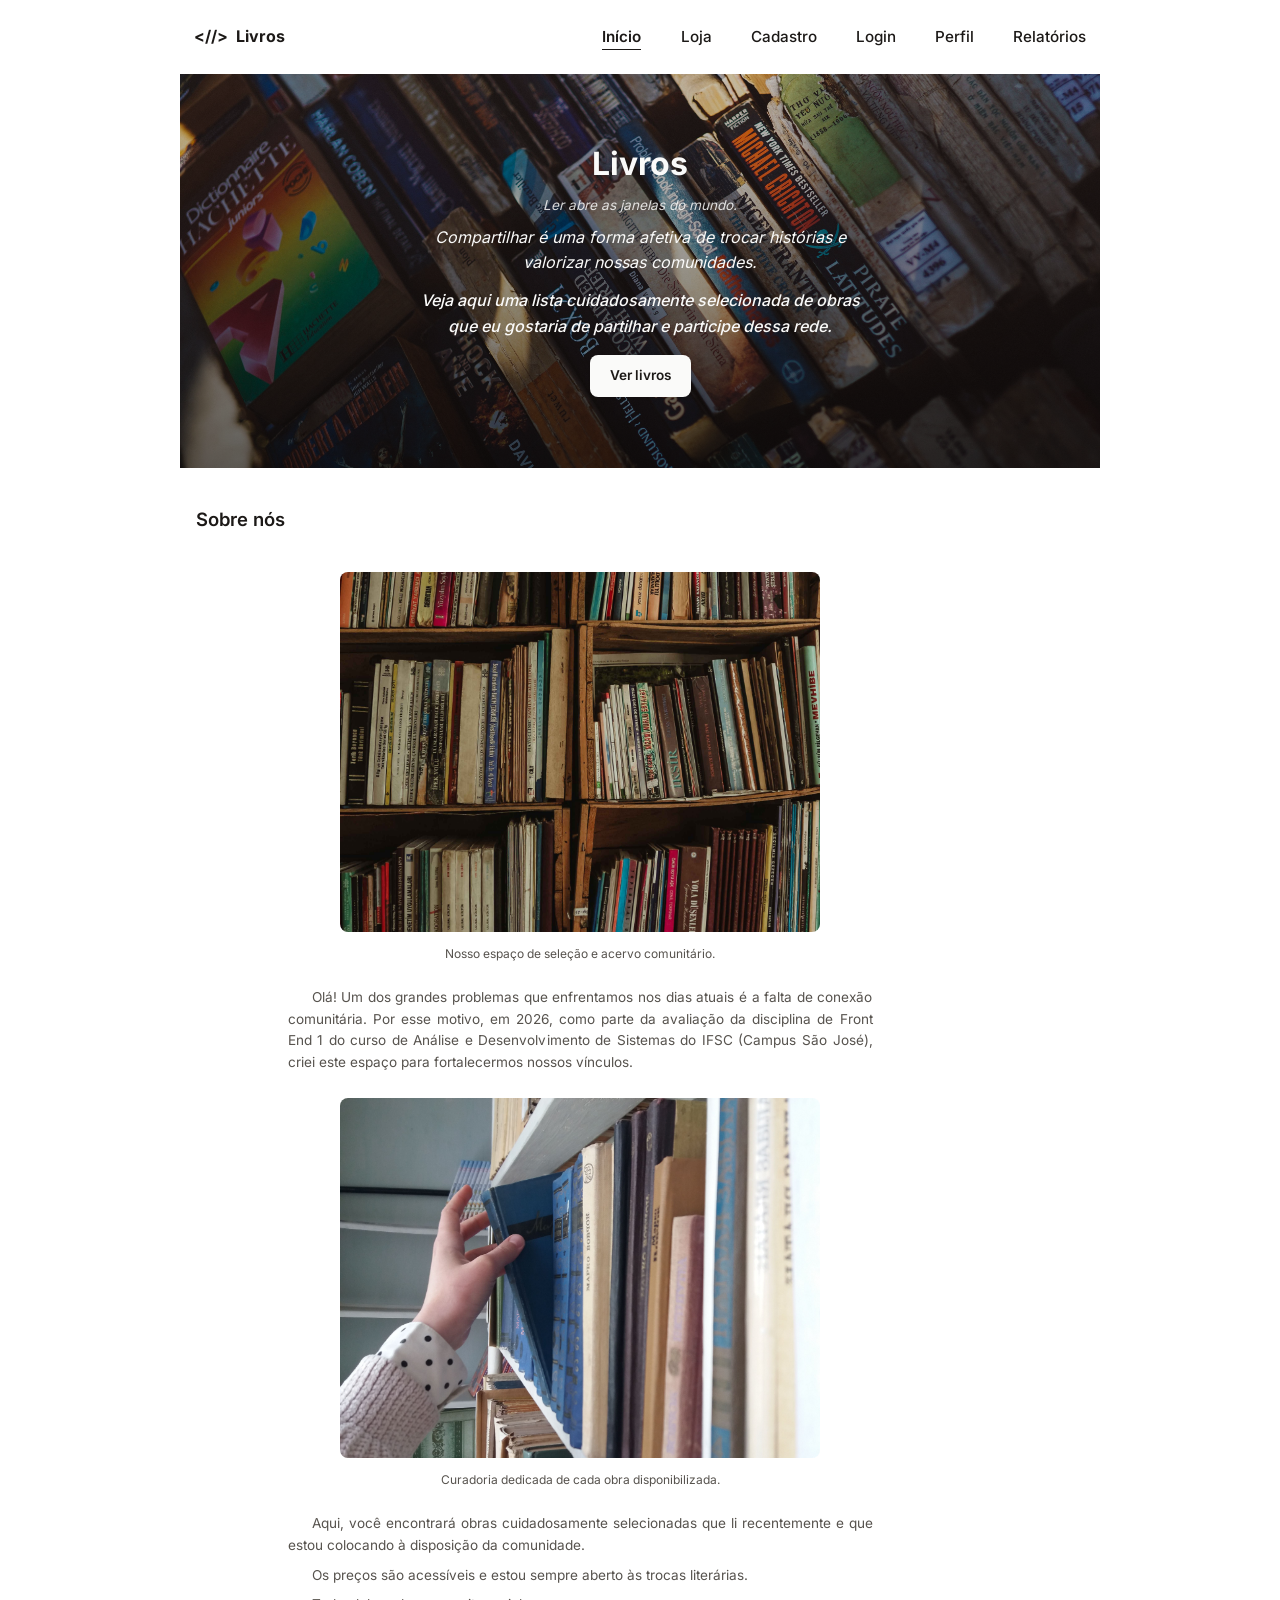
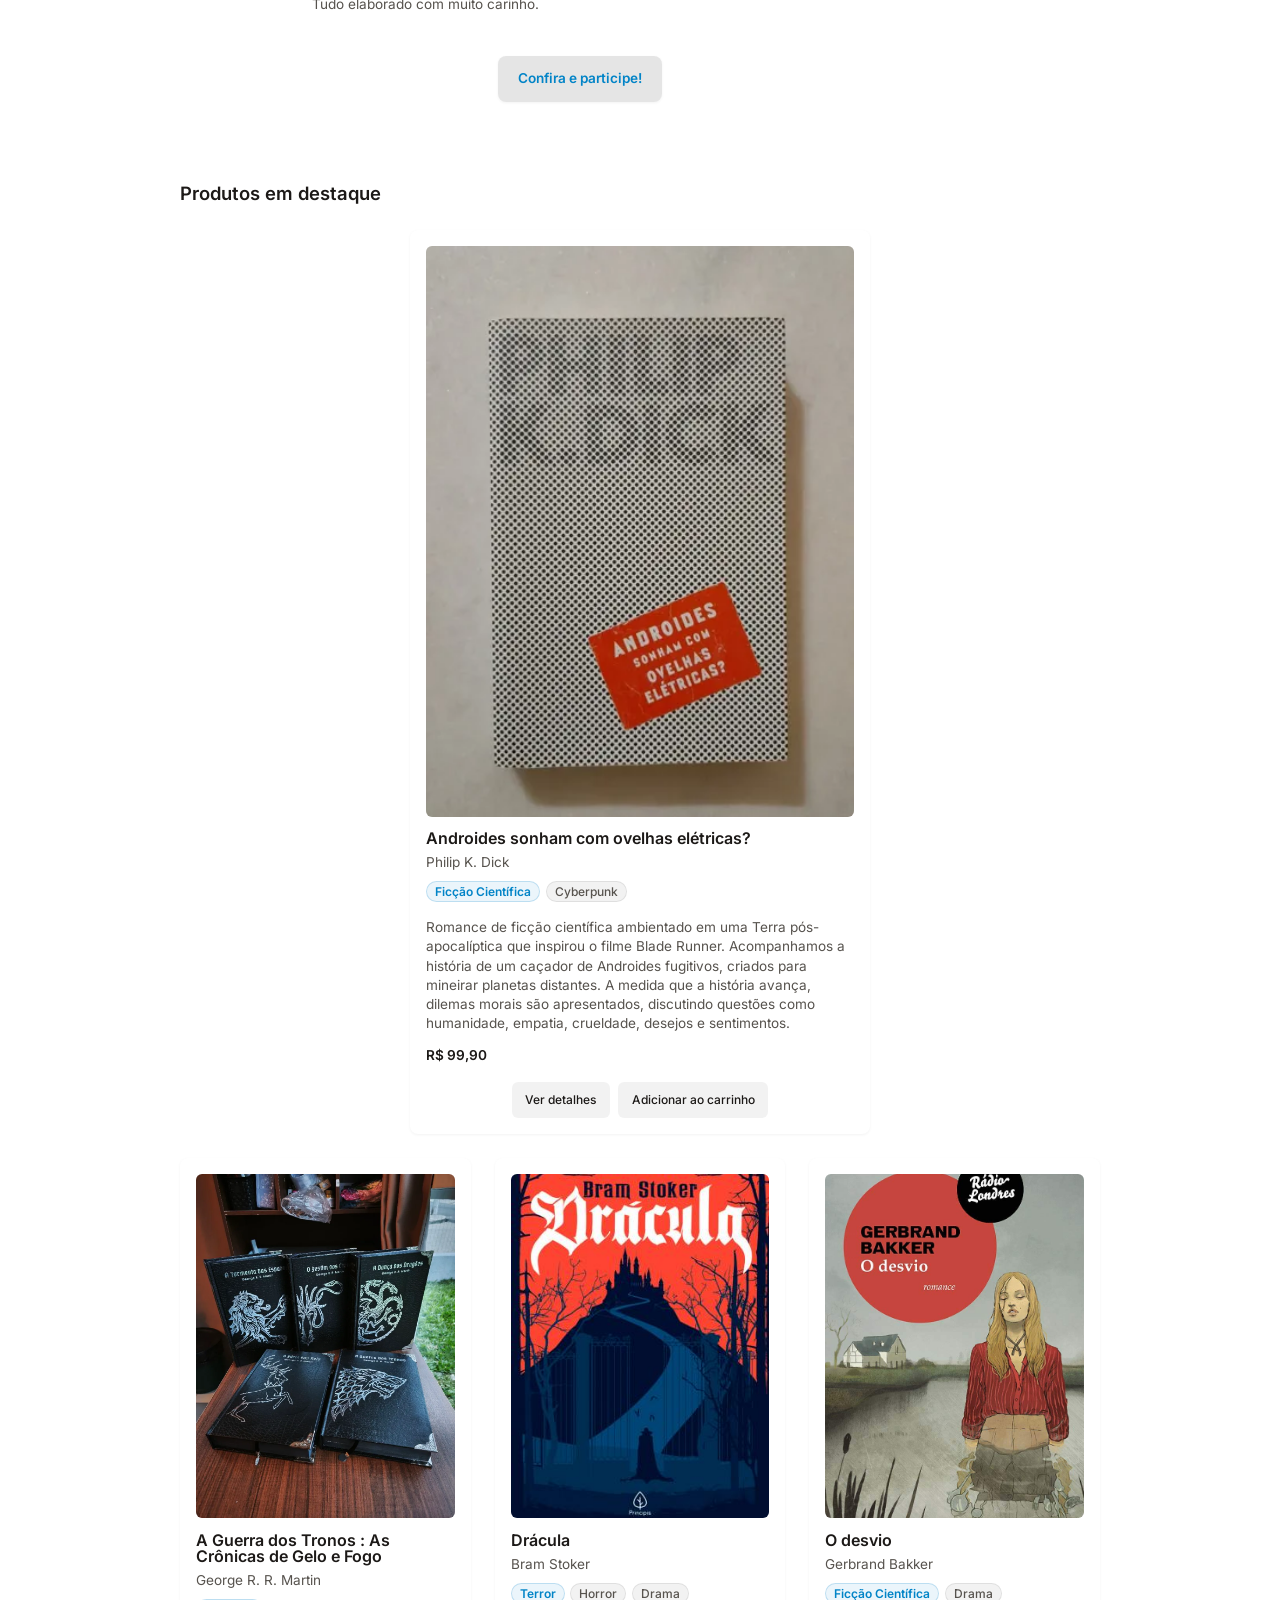
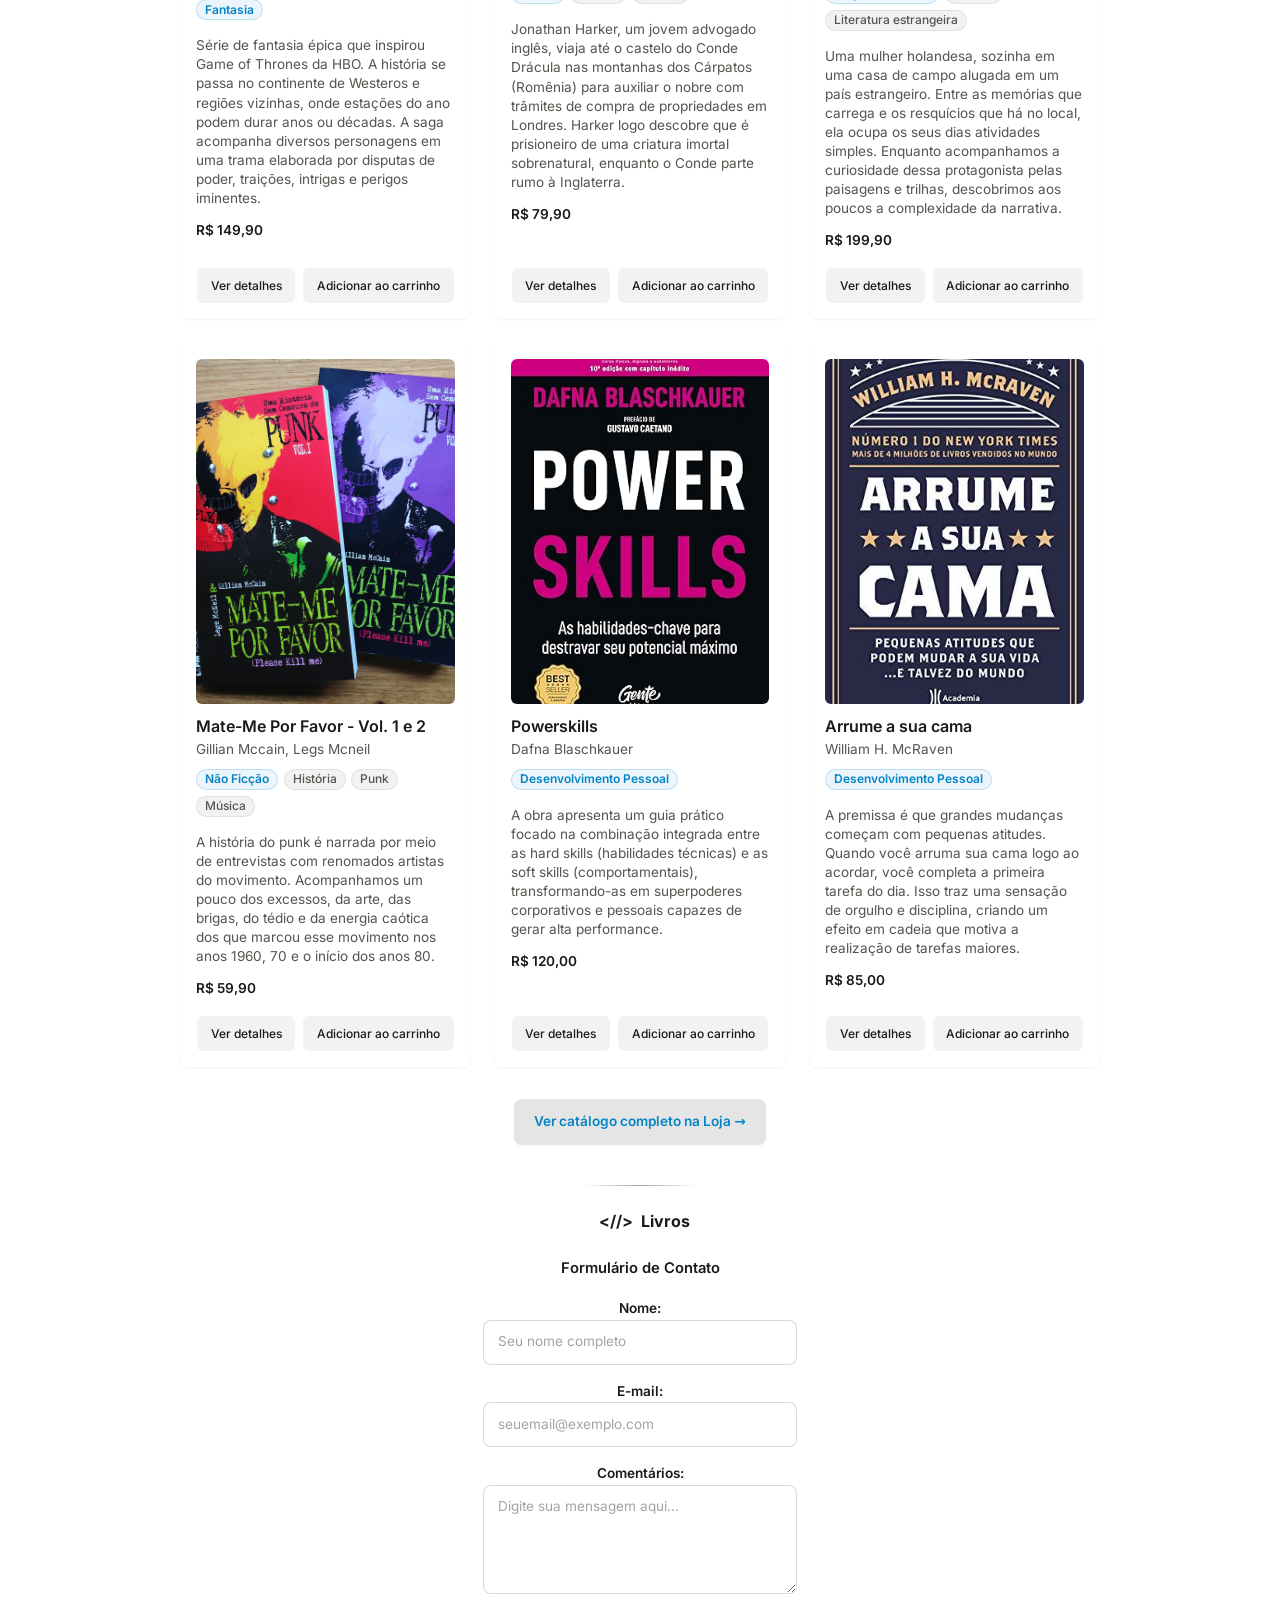
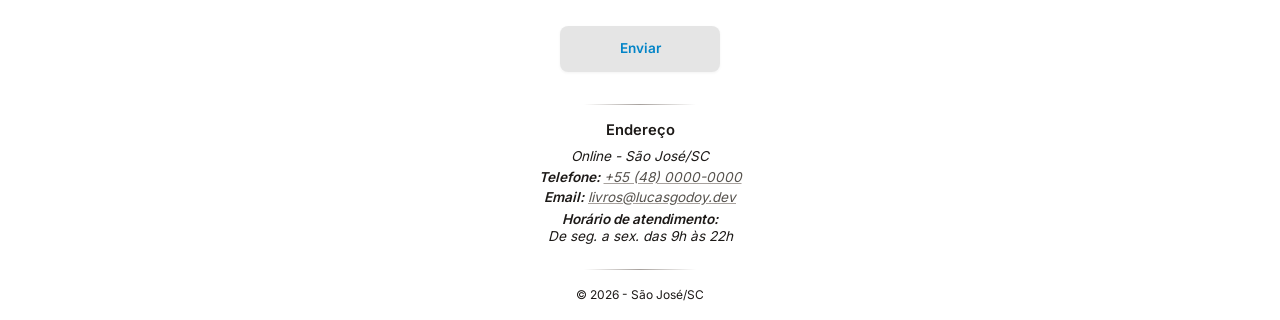
==== index.html @ e12daed8 "Fix: Corrige a inicialização das variáveis de quantidade toda vez que o modal é aberto" ====
<!DOCTYPE html>
<html lang="pt-BR">
<head>
    <meta charset="UTF-8">
    <meta name="viewport" content="width=device-width, initial-scale=1.0">
    <title>Livros - Home</title>
    <link rel="icon" type="image/svg+xml" href="assets/favicon.svg">
    <link rel="stylesheet" href="./css/index.css">
</head>
<body>
    
  <header class="container site-header">
    <a href="https://lucasgodoy.dev/livros" class="site-logo" aria-label="&lt;//&gt; Livros">
      <span class="logo-icon" aria-hidden="true">&lt;//&gt;</span>
      <span class="title-site"> Livros</span>
    </a>
    <!-- Menu hambúrguer -->
    <input type="checkbox" id="menu-toggle" class="menu-toggle">
    <label for="menu-toggle" class="botao-menu">
      <span class="visualmente-oculto">Abrir ou fechar o menu</span>
      <span aria-hidden="true">&#9776;</span>
    </label>

    <nav id="menu-principal" aria-label="Principal">
      <ul>
        <li><a href="index.html" aria-current="page">Início</a></li>
        <li><a href="loja.html">Loja</a></li>
        <li><a href="cadastro.html">Cadastro</a></li>
        <li><a href="login.html">Login</a></li>
        <li><a href="perfil.html">Perfil</a></li>
        <li><a href="relatorios.html">Relatórios</a></li>
      </ul>
    </nav>
  </header>
  
  <main class="container">
    <section id="hero" aria-labelledby="titulo-destaque">
      <img src="./img/hero.jpg" alt="Livros" class="hero-media">
      <div class="hero-content">
        <h1 id="titulo-destaque">Livros</h1>
        <p>Ler abre as janelas do mundo.</p>
        <p>Compartilhar é uma forma afetiva de trocar histórias e valorizar nossas comunidades.</p> 
        <p>Veja aqui uma lista cuidadosamente selecionada de obras que eu gostaria de partilhar e participe dessa rede.</p>
        <a class="botao botao-primario" href="#produtos">Ver livros</a>
      </div>
    </section>

    <section id="about" class="secao-about geral" aria-labelledby="titulo-about">
        <h2 id="titulo-about">Sobre nós</h2>
        <div class="about-content">
          <figure class="about-img">
            <img 
              src="./img/about/about-01.jpg" 
              alt="Estante de livros organizada em um ambiente iluminado e acolhedor" 
              loading="lazy" 
              width="400" 
              height="300">
            <figcaption>Nosso espaço de seleção e acervo comunitário.</figcaption>
          </figure>
          <p>Olá! Um dos grandes problemas que enfrentamos nos dias atuais é a falta de conexão comunitária. Por esse motivo, em 2026, como parte da avaliação da disciplina de Front End 1 do curso de Análise e Desenvolvimento de Sistemas do IFSC (Campus São José), criei este espaço para fortalecermos nossos vínculos.</p>
          <figure class="about-img">
            <img 
              src="./img/about/about-02.jpg" 
              alt="Pessoa selecionando e avaliando exemplares físicos de livros sobre uma mesa de madeira" 
              loading="lazy" 
              width="400" 
              height="300">
            <figcaption>Curadoria dedicada de cada obra disponibilizada.</figcaption>
          </figure>
          <p>Aqui, você encontrará obras cuidadosamente selecionadas que li recentemente e que estou colocando à disposição da comunidade.</p>
          <p>Os preços são acessíveis e estou sempre aberto às trocas literárias.</p>
          <p>Tudo elaborado com muito carinho.</p>
          <a class="botao botao-primario" href="#produtos">Confira e participe!</a>
        </div>
    </section>
        
    <section id="produtos" aria-labelledby="titulo-produtos">
      <h2 id="titulo-produtos">Produtos em destaque</h2>

      <!-- Lista vazia onde o JS vai inserir os livros -->
      <ul id="grade-produtos" class="grade-produtos" data-apenas-destaques="true" aria-live="polite"></ul>
        <!-- Molde invisível de 1 card de produto -->
        <template id="template-card-produto">
          <li class="item-produto">
            <article class="card-produto">
              <img loading="lazy">
              <header class="card-cabecalho">
                <h3 class="titulo-livro"></h3>
                <p class="autor-livro"></p>
                <ul class="tags-categoria" aria-label="Categorias do livro"></ul>
              </header>
              <p class="descricao"></p>
              <p class="preco"></p>
              <div class="acoes-card">
                <button type="button" class="botao-detalhes">Ver detalhes</button>
                <button type="button" class="botao-adicionar">Adicionar ao carrinho</button>
              </div>
            </article>
          </li>
        </template>

        <dialog id="modal-produto" class="modal-produto" aria-labelledby="modal-titulo-livro">
          <div class="modal-conteudo">
            <button type="button" id="btn-fechar-modal" class="botao-fechar-modal" aria-label="Fechar detalhes">&times;</button>
            <div class="modal-corpo">
              <img id="modal-img" src="" alt="" class="modal-imagem">
              <div class="modal-info">
                <h3 id="modal-titulo-livro"></h3>
                <p id="modal-autor" class="autor-livro"></p>
                <p id="modal-descricao" class="descricao"></p>
                <p id="modal-preco" class="preco"></p>
                <p id="modal-estoque" class="estoque-info"></p>
                <div class="modal-acoes">
                  <div class="modal-grupo-quantidade">
                    <label for="modal-quantidade" class="visualmente-oculto">Quantidade</label>
                    <div class="seletor-quantidade">
                      <button type="button" id="modal-qtd-menos" class="btn-qtd" aria-label="Diminuir quantidade">&minus;</button>
                      <input 
                        type="number" 
                        id="modal-quantidade" 
                        class="input-quantidade-modal" 
                        value="1" 
                        min="1"
                        aria-describedby="modal-erro-qtd">
                      <button type="button" id="modal-qtd-mais" class="btn-qtd" aria-label="Aumentar quantidade">&plus;</button>
                    </div>
                    <p id="modal-erro-qtd" class="mensagem-erro-campo" role="alert" aria-live="polite"></p>
                  </div>
                  <button type="button" id="modal-btn-adicionar" class="botao botao-primario modal-btn-comprar">
                    Adicionar ao carrinho
                  </button>
                </div>
              </div>
            </div>
          </div>
        </dialog>

      <a href="loja.html" class="botao botao-primario">Ver catálogo completo na Loja &rarr;</a>
    </section>
  </main>
  
  <footer class="container footer-container">
    <div class="site-logo footer-logo">
      <span class="logo-icon" aria-hidden="true">&lt;//&gt;</span>
      <span class="title-site">Livros</span>
    </div>

    <section class="form" aria-labelledby="titulo-contato">
      <h2 id="titulo-contato" aria-label="Formulário de Contato">
          Formulário de Contato
      </h2>
      <form id="form-contato" action="https://localhost" method="POST"> 
        <!-- Campos ocultos de configuração -->
        <input type="hidden" name="recipient" value="testeiseuemail@gmail.com">
        <input type="hidden" name="redirect" value="http://seudominio">
        <input type="hidden" name="subject" value="teste de assunto">
        <input type="hidden" name="email" value="email@doseudominio"> 
        <div class="campo-form">
          <label for="campo-nome">Nome:</label>
          <input type="text" id="campo-nome" name="nome" autocomplete="name" required placeholder="Seu nome completo">    
        </div>  
        <div class="campo-form">
          <label for="campo-email">E-mail:</label>
          <input type="email" id="campo-email" name="replyto" autocomplete="email" required placeholder="seuemail@exemplo.com">
        </div>
        <div class="campo-form">
          <label for="campo-comentarios">Comentários:</label>
          <textarea id="campo-comentarios" name="Comentarios" rows="4" required placeholder="Digite sua mensagem aqui..."></textarea>
        </div>
        <div class="acoes-form">
          <button type="submit" class="botao botao-primario">Enviar</button>
        </div>
      </form>
    </section>

    <section class="footer-address-section">
      <h3 id="titulo-address">Endereço</h3>
      <address class="footer-address">
        <p>Online - São José/SC</p>
        <p>
          <strong>Telefone:</strong> 
          <a href="tel:+554800000000">+55 (48) 0000-0000</a>
        </p>
        <p>
          <strong>Email:</strong> 
          <a href="mailto:livros@lucasgodoy.dev">livros@lucasgodoy.dev</a>
        </p>
        <p class="footer-schedule">
          <strong>Horário de atendimento:</strong>
          <span>De seg. a sex. das 9h às 22h</span>
        </p>
      </address>
    </section>
      
      <div class="footer-bottom">
        <p>&copy; 2026 - São José/SC</p>
      </div>      

  </footer>
  
<script type="module" src="./js/produtos.js"></script>
</body>
</html>
---- css/index.css ----
@import './reset.css';
@import './global.css';
@import './header.css';
@import './main.css';
@import './tables.css';
@import './products.css';
@import './footer.css';
@import './forms.css';
@import './responsivity.css';
@import './cart.css';
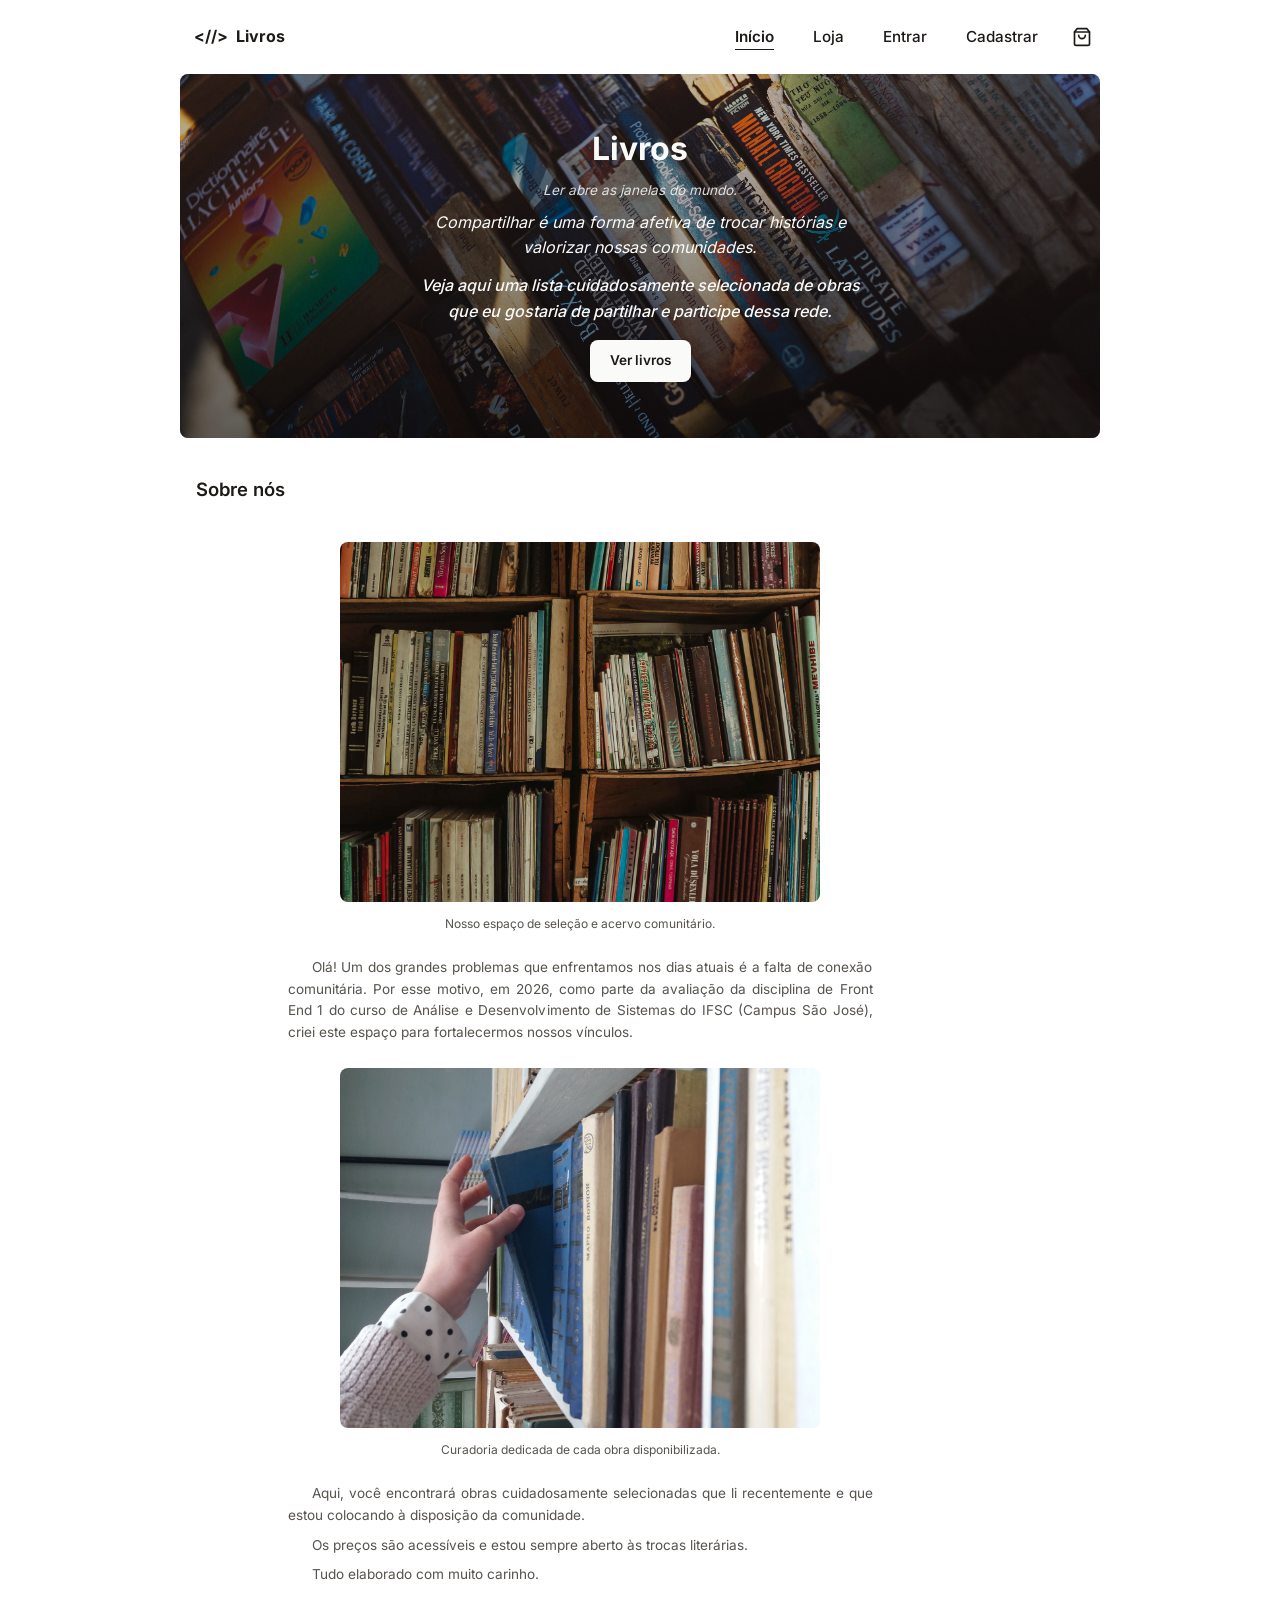
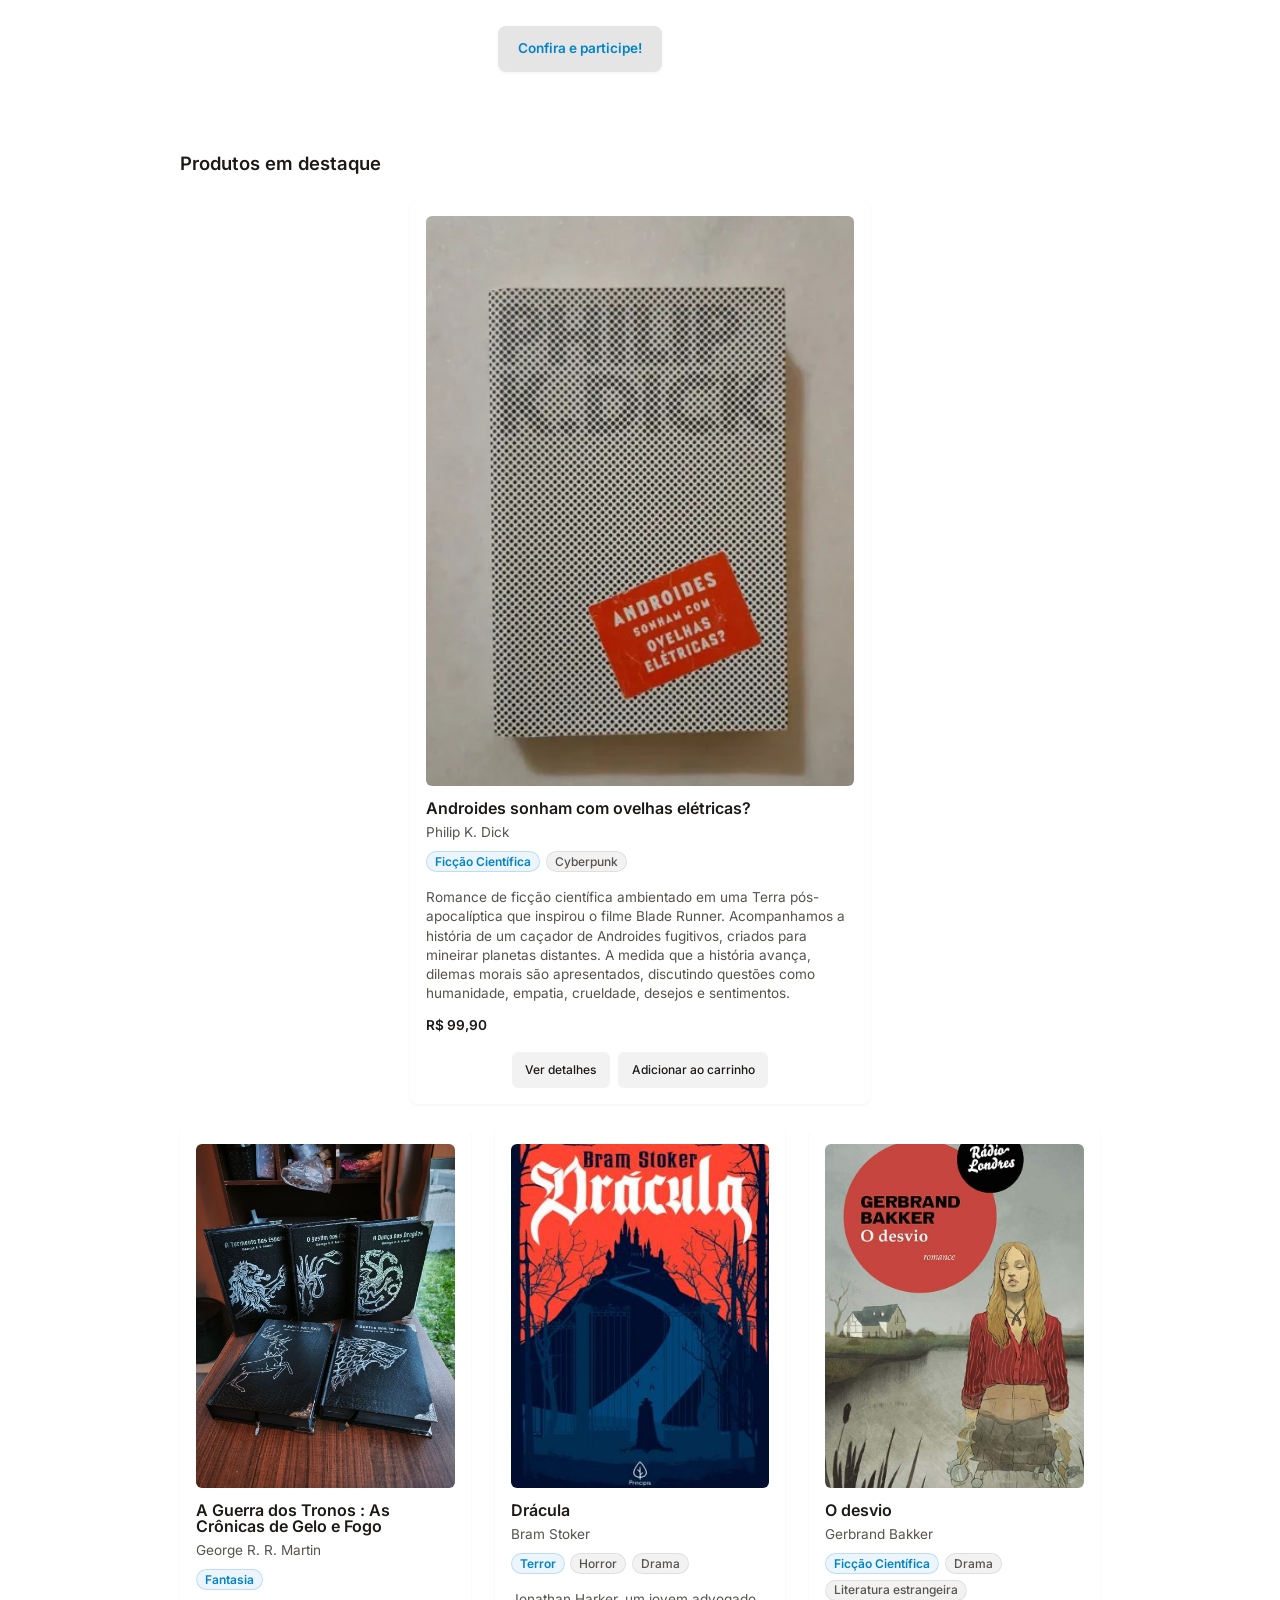
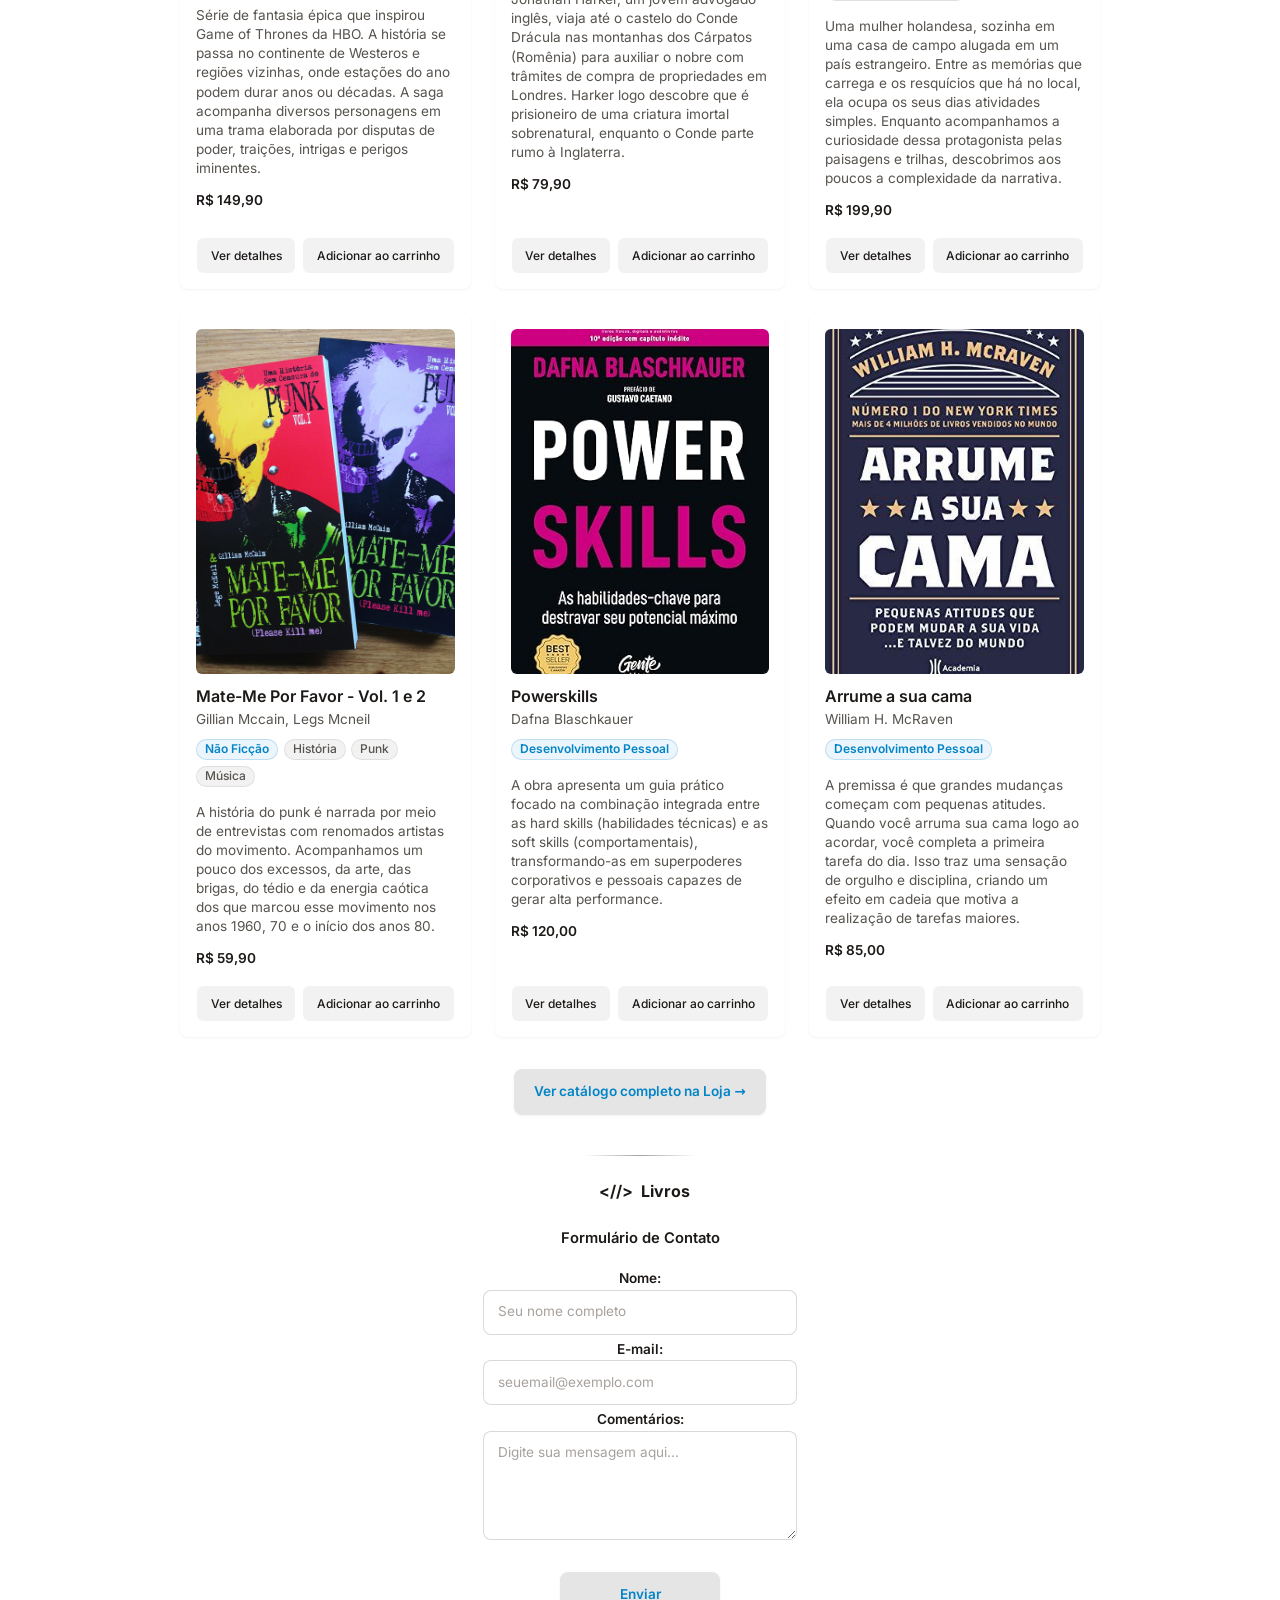
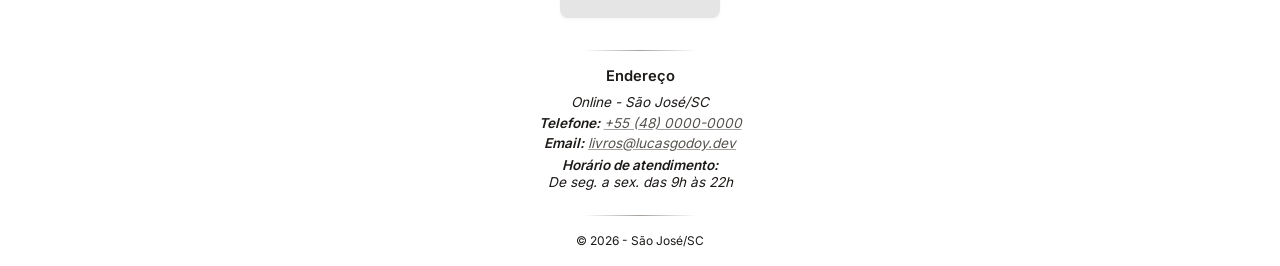
==== commit ca6f3d24: "Feat: Adiciona menu dinâmico" ====
--- a/index.html
+++ b/index.html
@@ -103,9 +103,9 @@
           <div class="modal-conteudo">
             <button type="button" id="btn-fechar-modal" class="botao-fechar-modal" aria-label="Fechar detalhes">&times;</button>
             <div class="modal-corpo">
-              <img id="modal-img" src="" alt="" class="modal-imagem">
-              <div class="modal-info">
-                <h3 id="modal-titulo-livro"></h3>
+             <img id="modal-img" src="./img/produtos/produto-01.jpg" alt="" class="modal-imagem">
+                <div class="modal-info">
+                <h3 id="modal-titulo-livro">Detalhes do livro</h3>
                 <p id="modal-autor" class="autor-livro"></p>
                 <p id="modal-descricao" class="descricao"></p>
                 <p id="modal-preco" class="preco"></p>
@@ -197,7 +197,9 @@
       </div>      
 
   </footer>
-  
-<script type="module" src="./js/produtos.js"></script>
+
+  <script type="module" src="./js/ui.js"></script> 
+  <script type="module" src="./js/produtos.js"></script>
+  <script type="module" src="./js/carrinho.js"></script>
 </body>
 </html>
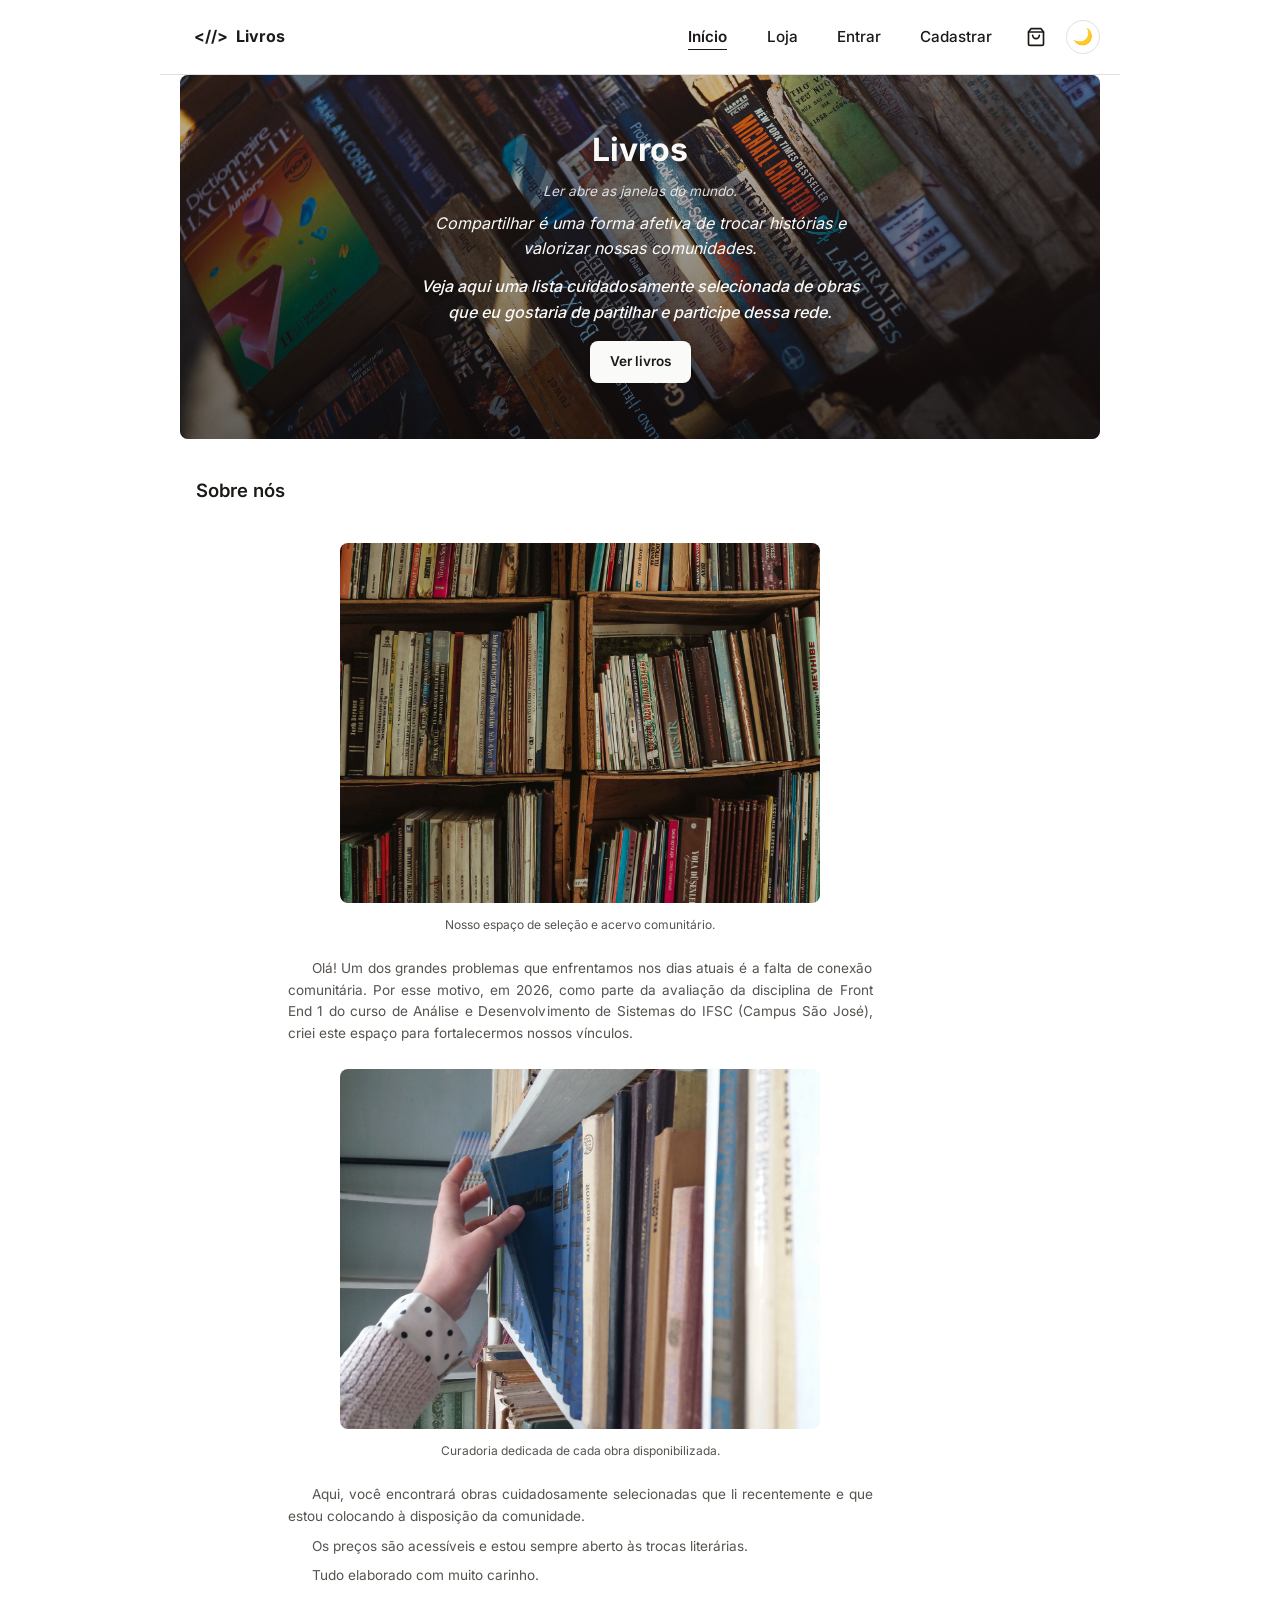
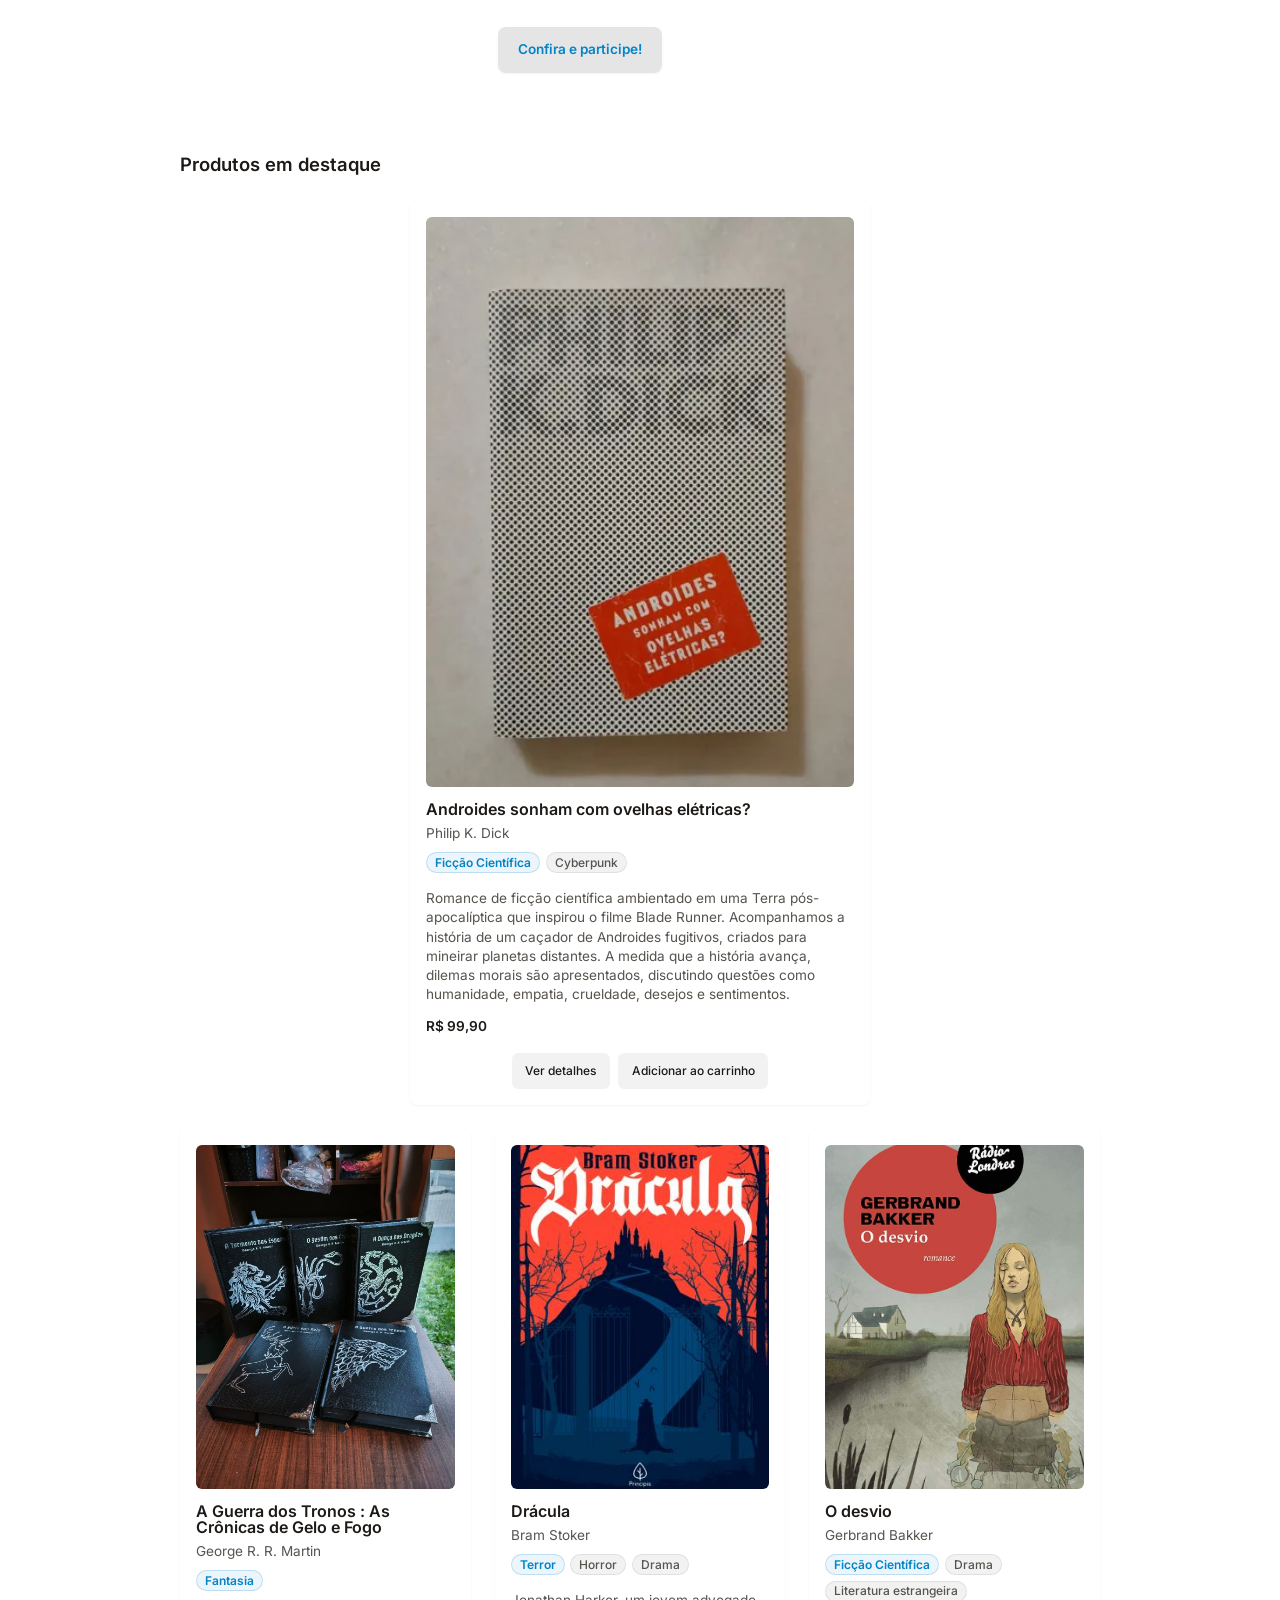
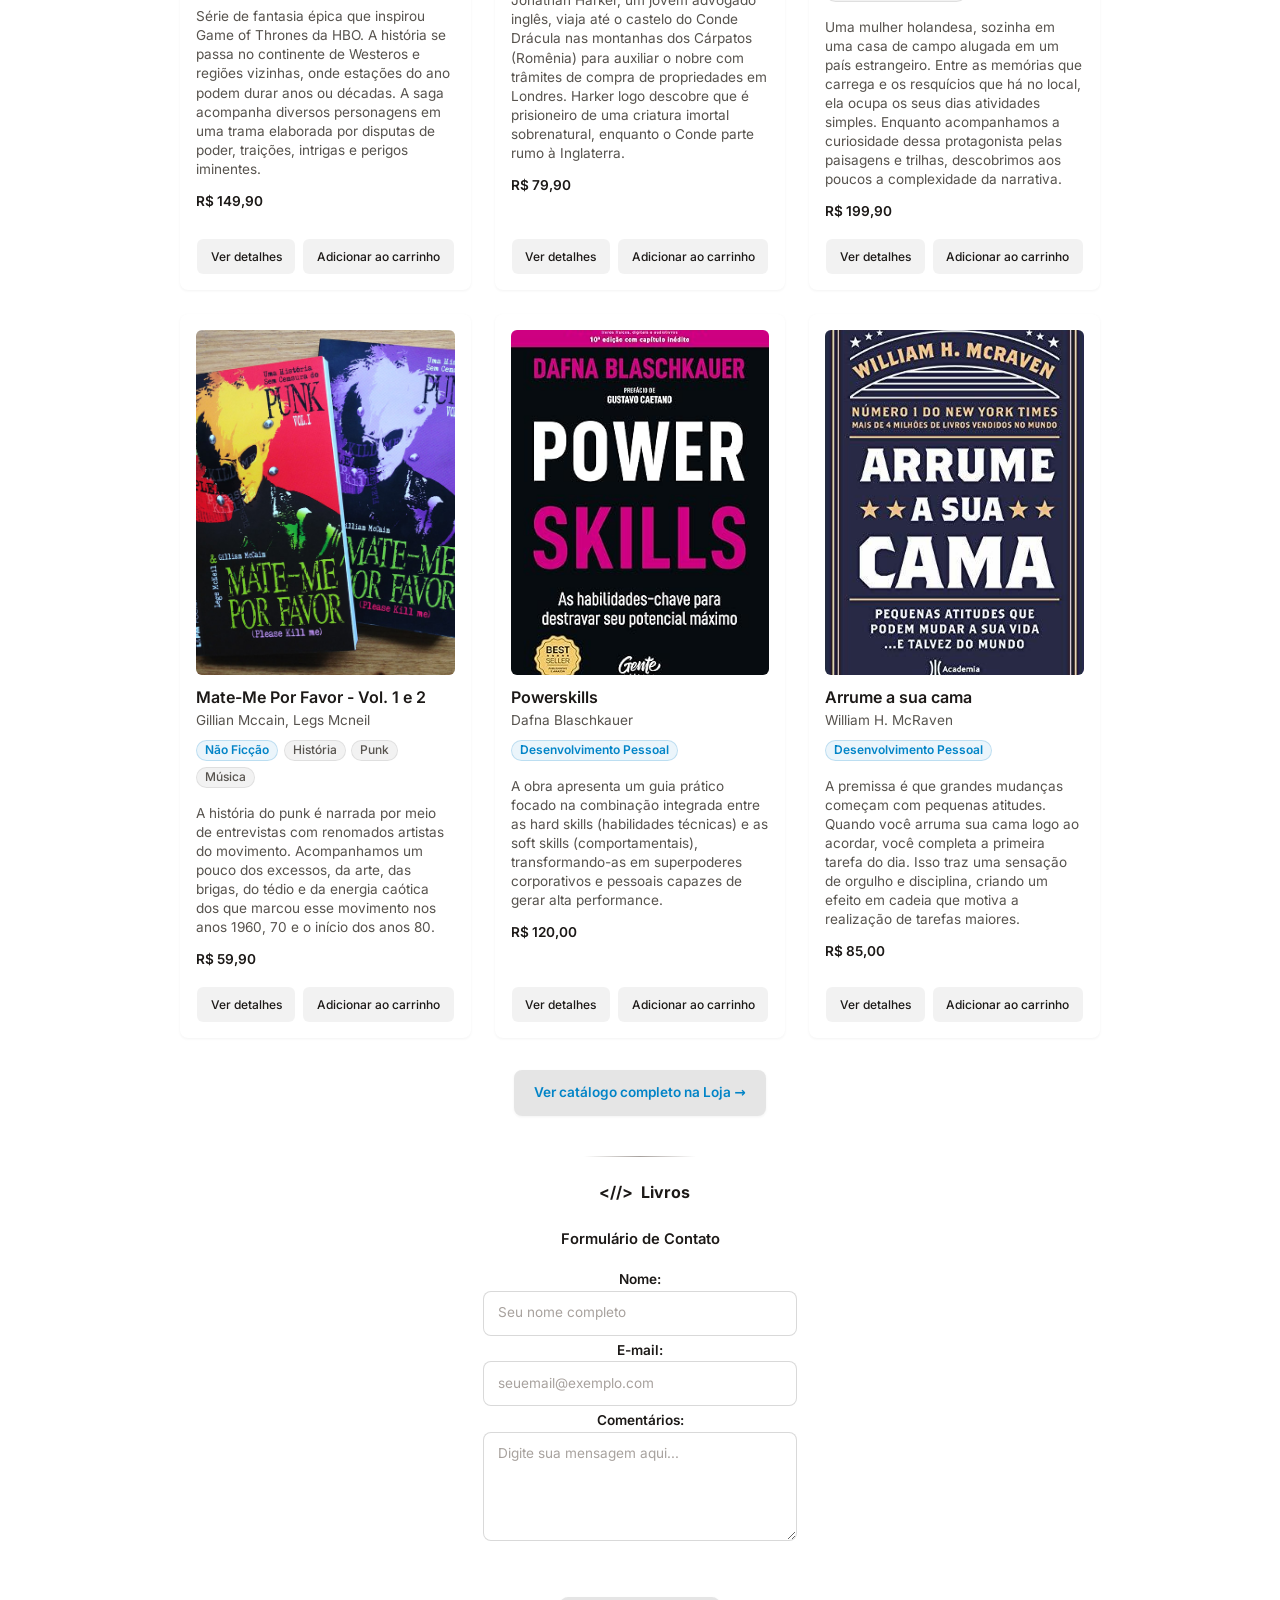
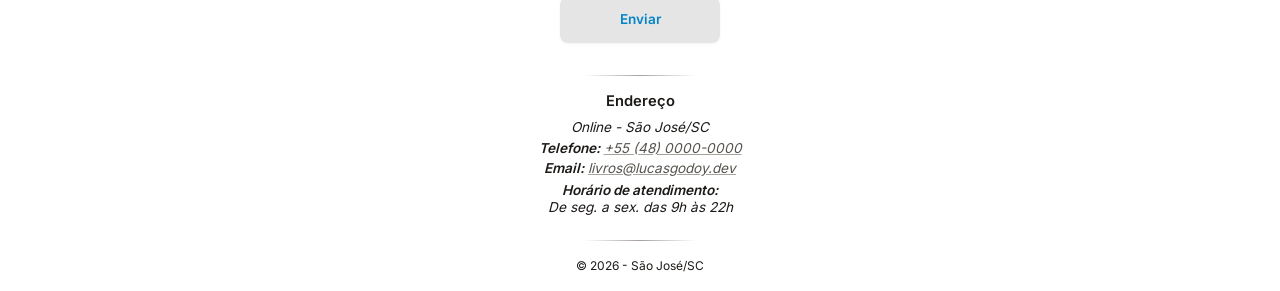
==== commit fe766a97: "Fix: Corrige erros de validação w3c" ====
--- a/index.html
+++ b/index.html
@@ -25,10 +25,18 @@
       <ul>
         <li><a href="index.html" aria-current="page">Início</a></li>
         <li><a href="loja.html">Loja</a></li>
-        <li><a href="cadastro.html">Cadastro</a></li>
-        <li><a href="login.html">Login</a></li>
-        <li><a href="perfil.html">Perfil</a></li>
-        <li><a href="relatorios.html">Relatórios</a></li>
+        <li><a href="login.html">Entrar</a></li>
+        <li><a href="cadastro.html">Cadastrar</a></li>
+        <li class="item-menu-carrinho">
+          <a href="loja.html#carrinho" class="link-icone-carrinho" aria-label="Ver meu carrinho de compras">
+            <svg class="icone-carrinho-svg" xmlns="http://www.w3.org/2000/svg" width="20" height="20" viewBox="0 0 24 24" fill="none" stroke="currentColor" stroke-width="2" stroke-linecap="round" stroke-linejoin="round" aria-hidden="true">
+              <path d="M6 2 3 6v14a2 2 0 0 0 2 2h14a2 2 0 0 0 2-2V6l-3-4Z"/>
+              <path d="M3 6h18"/>
+              <path d="M16 10a4 4 0 0 1-8 0"/>
+            </svg>
+            <span id="badge-carrinho" class="badge-carrinho" hidden>0</span>
+          </a>
+        </li>
       </ul>
     </nav>
   </header>
@@ -83,7 +91,7 @@
         <template id="template-card-produto">
           <li class="item-produto">
             <article class="card-produto">
-              <img loading="lazy">
+              <img alt="" loading="lazy">
               <header class="card-cabecalho">
                 <h3 class="titulo-livro"></h3>
                 <p class="autor-livro"></p>
--- a/css/index.css
+++ b/css/index.css
@@ -7,4 +7,5 @@
 @import './footer.css';
 @import './forms.css';
 @import './responsivity.css';
-@import './cart.css';+@import './cart.css';
+@import './admin.css';
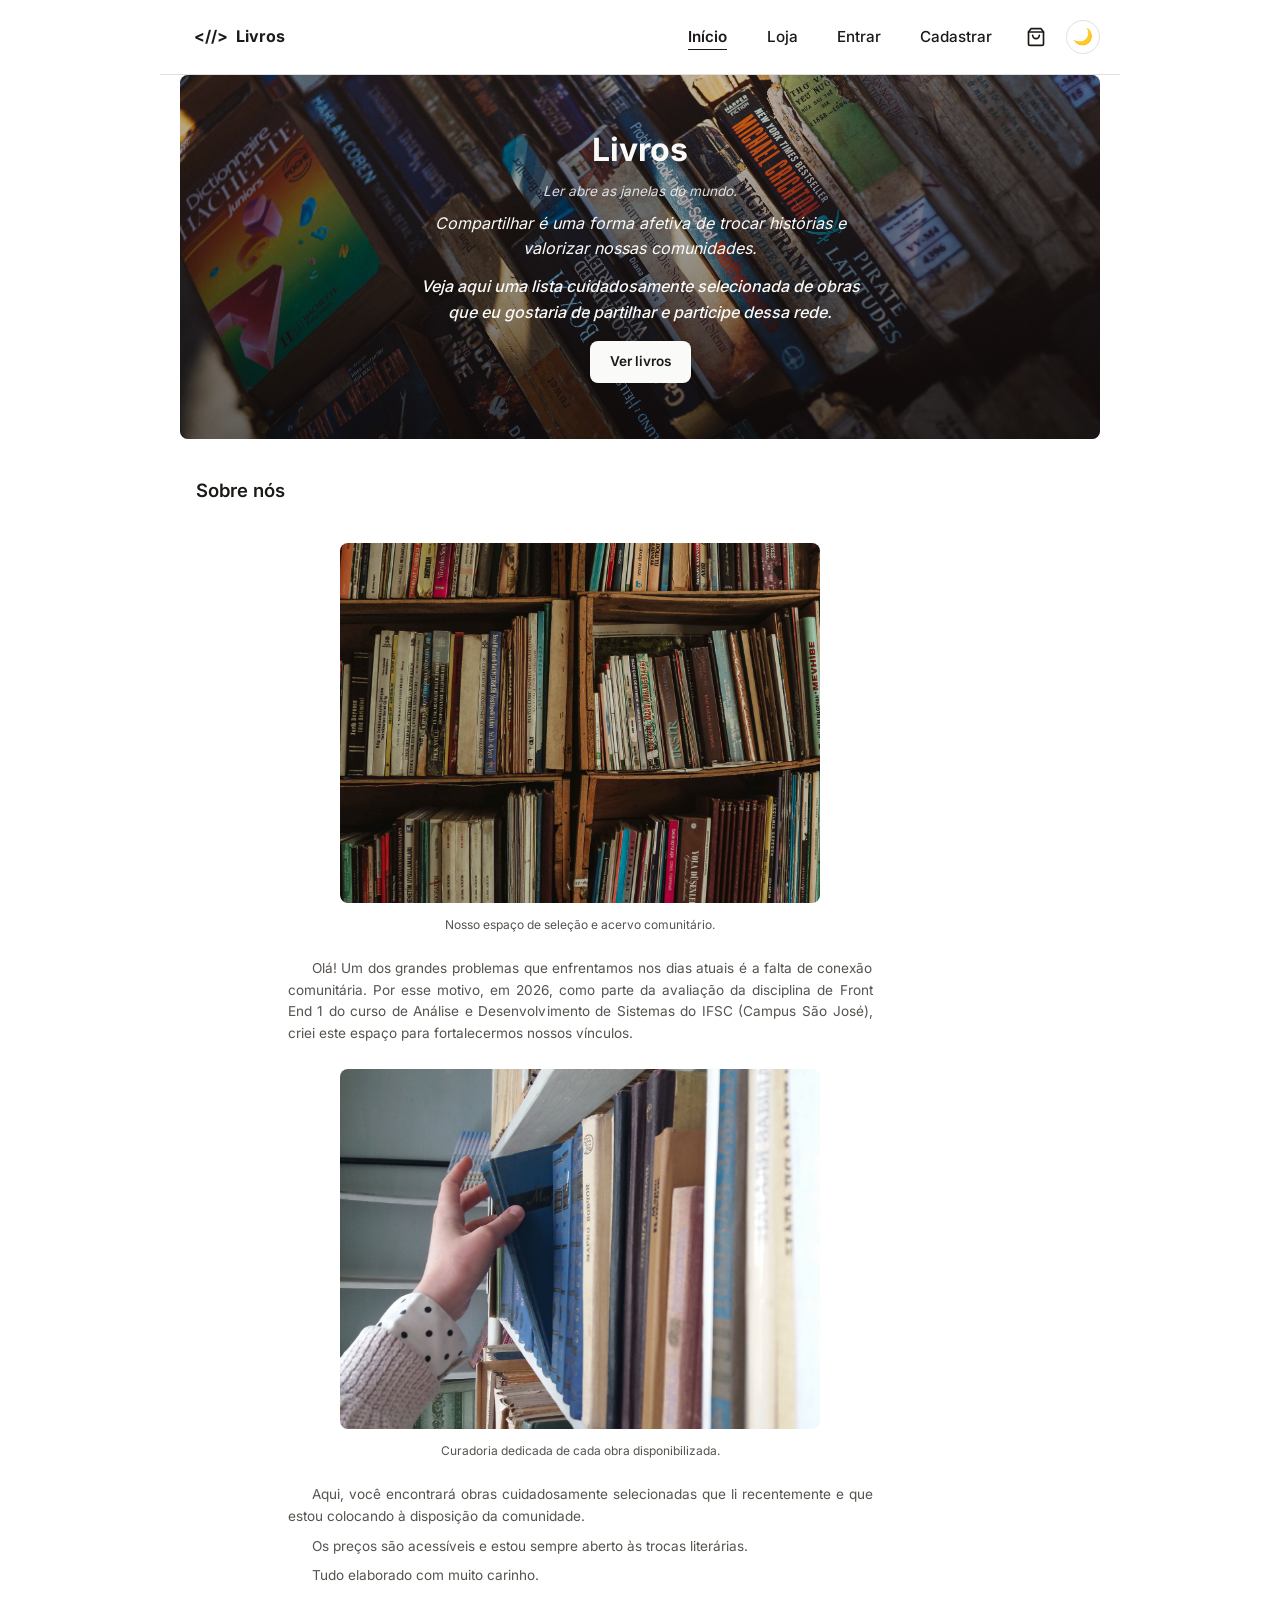
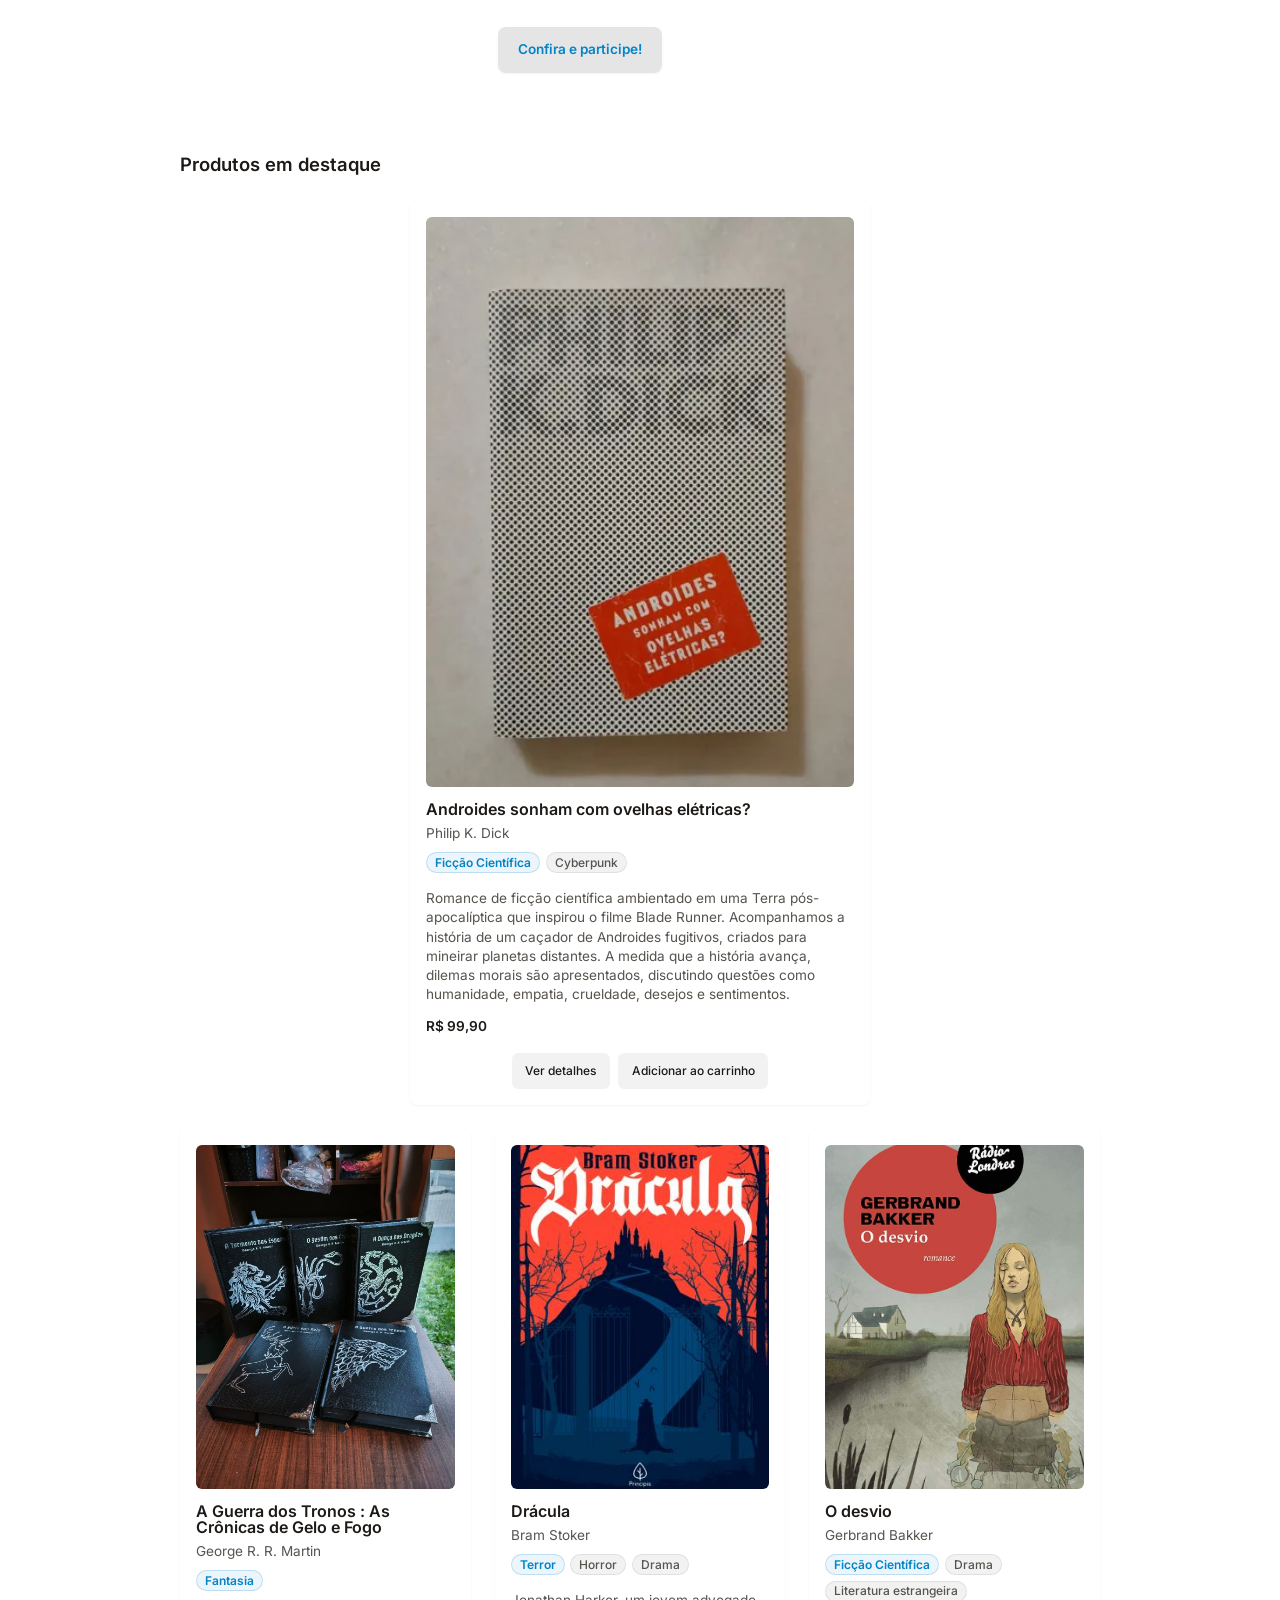
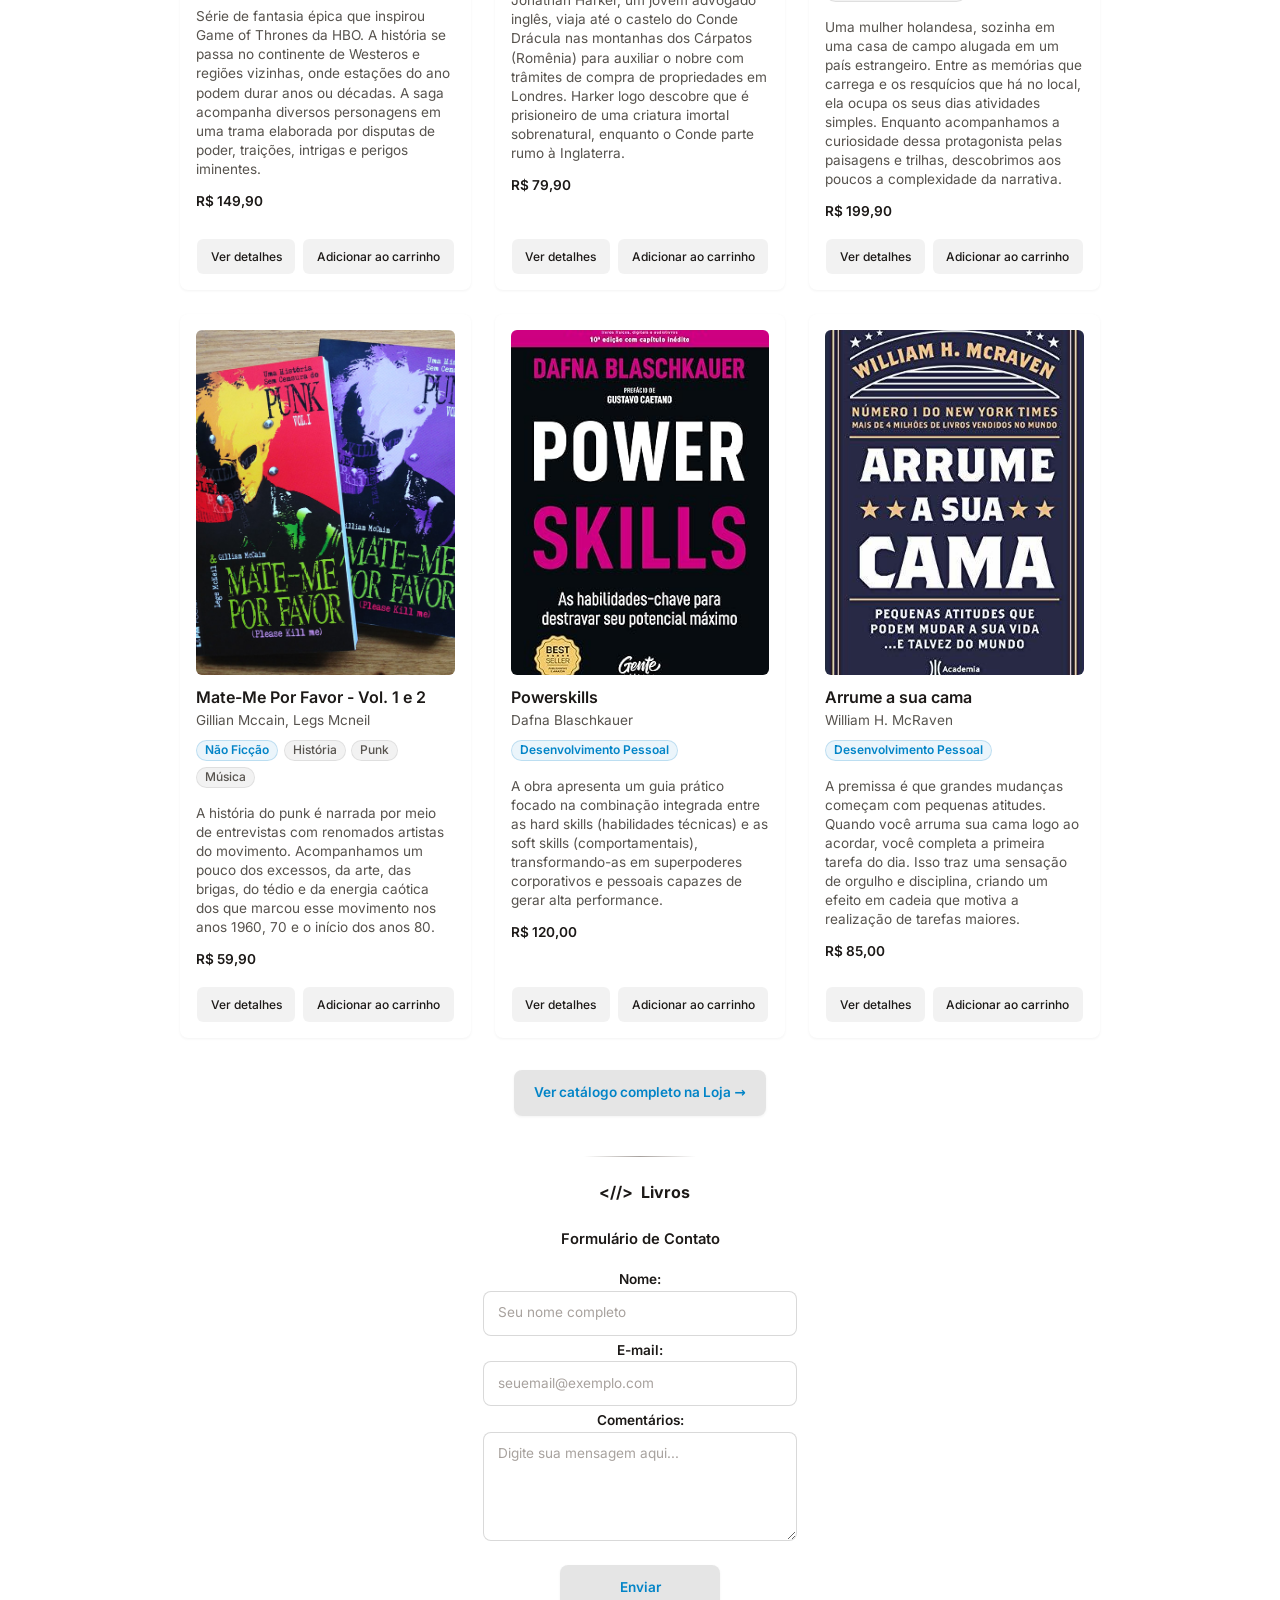
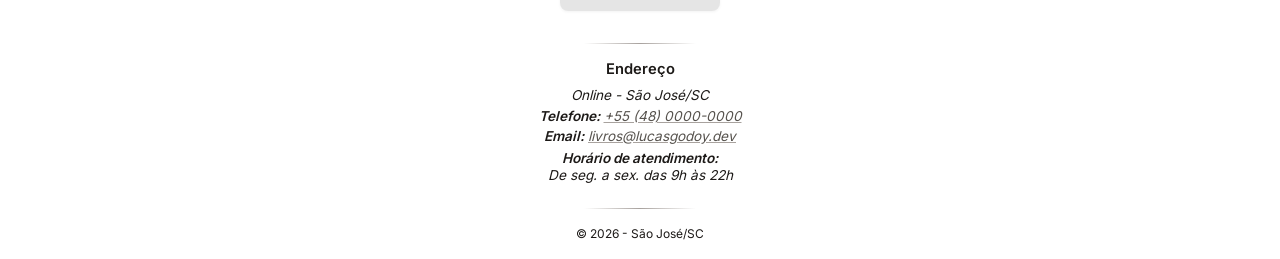
==== commit 831b65ce: "Fix: Substitui caminho absoluto do home pelo caminho relativo" ====
--- a/index.html
+++ b/index.html
@@ -10,7 +10,7 @@
 <body>
     
   <header class="container site-header">
-    <a href="https://lucasgodoy.dev/livros" class="site-logo" aria-label="&lt;//&gt; Livros">
+    <a href="./index.html" class="site-logo" aria-label="&lt;//&gt; Livros">
       <span class="logo-icon" aria-hidden="true">&lt;//&gt;</span>
       <span class="title-site"> Livros</span>
     </a>
